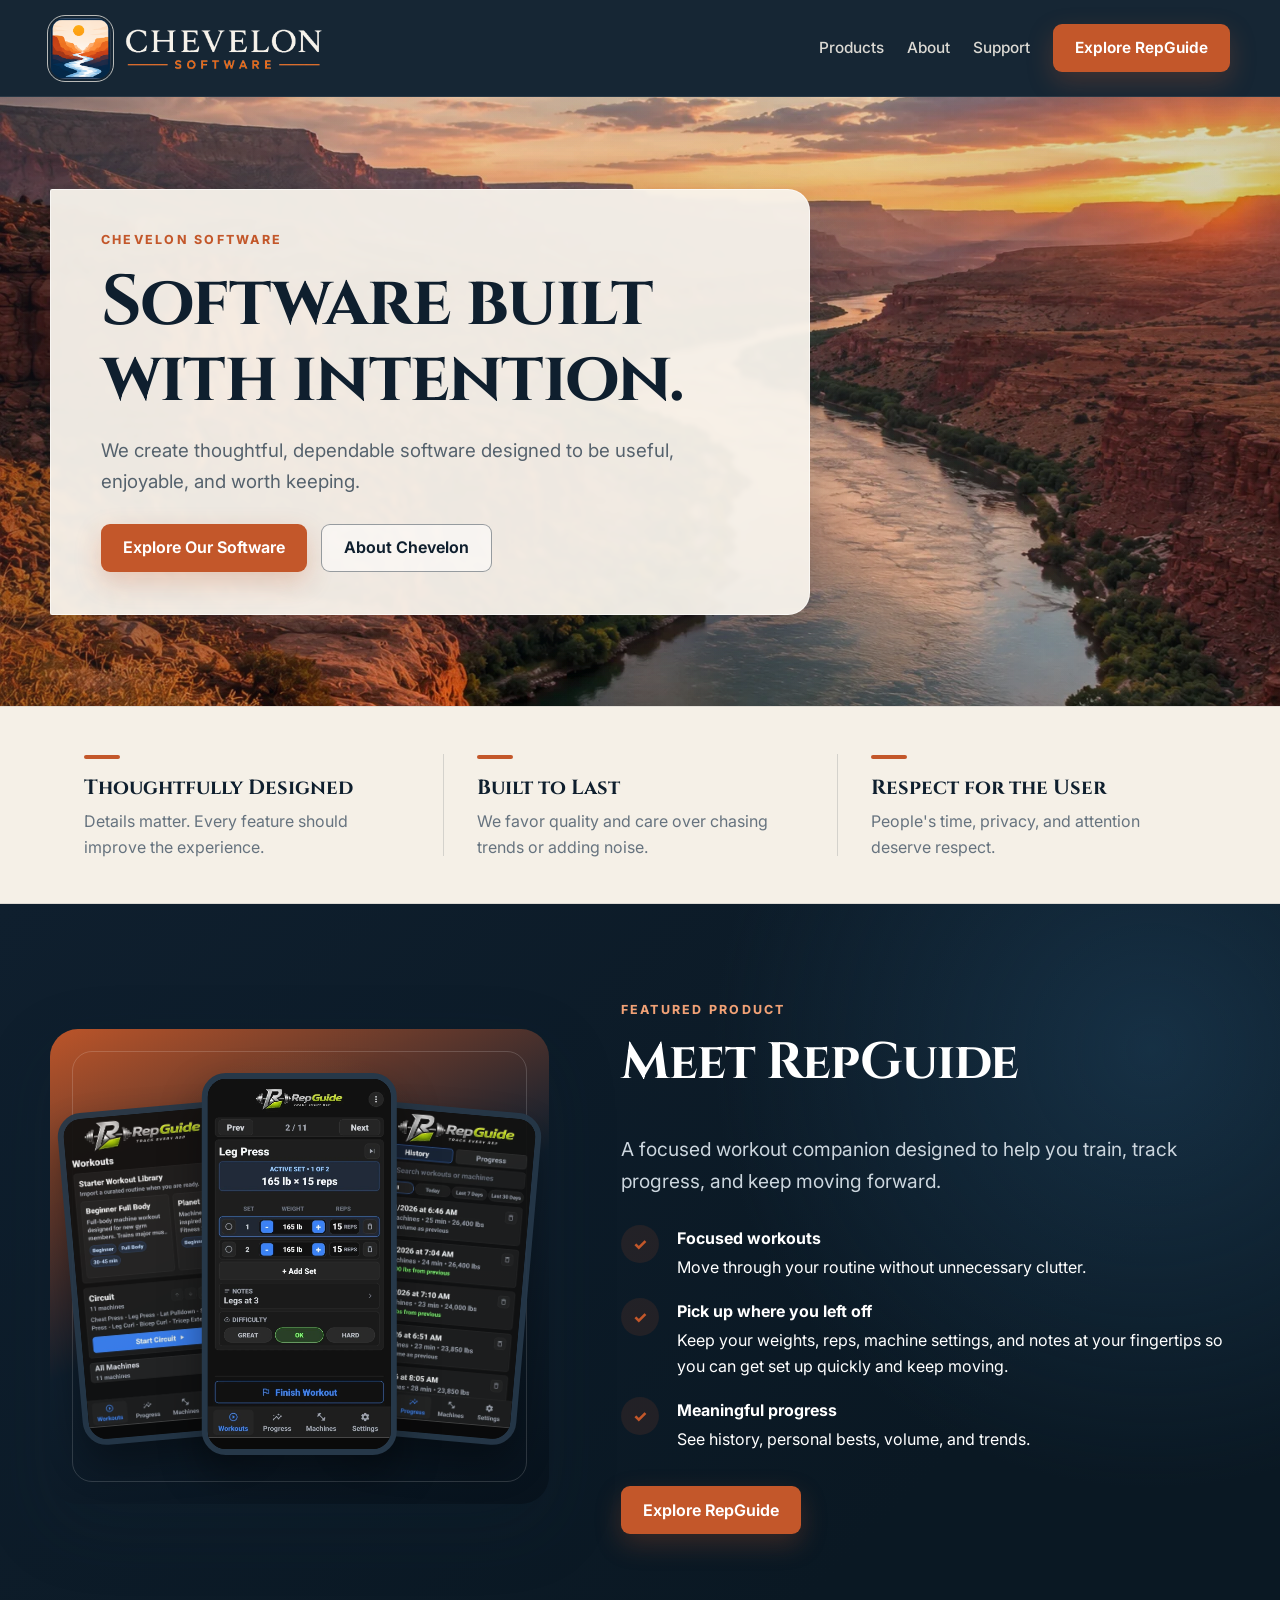
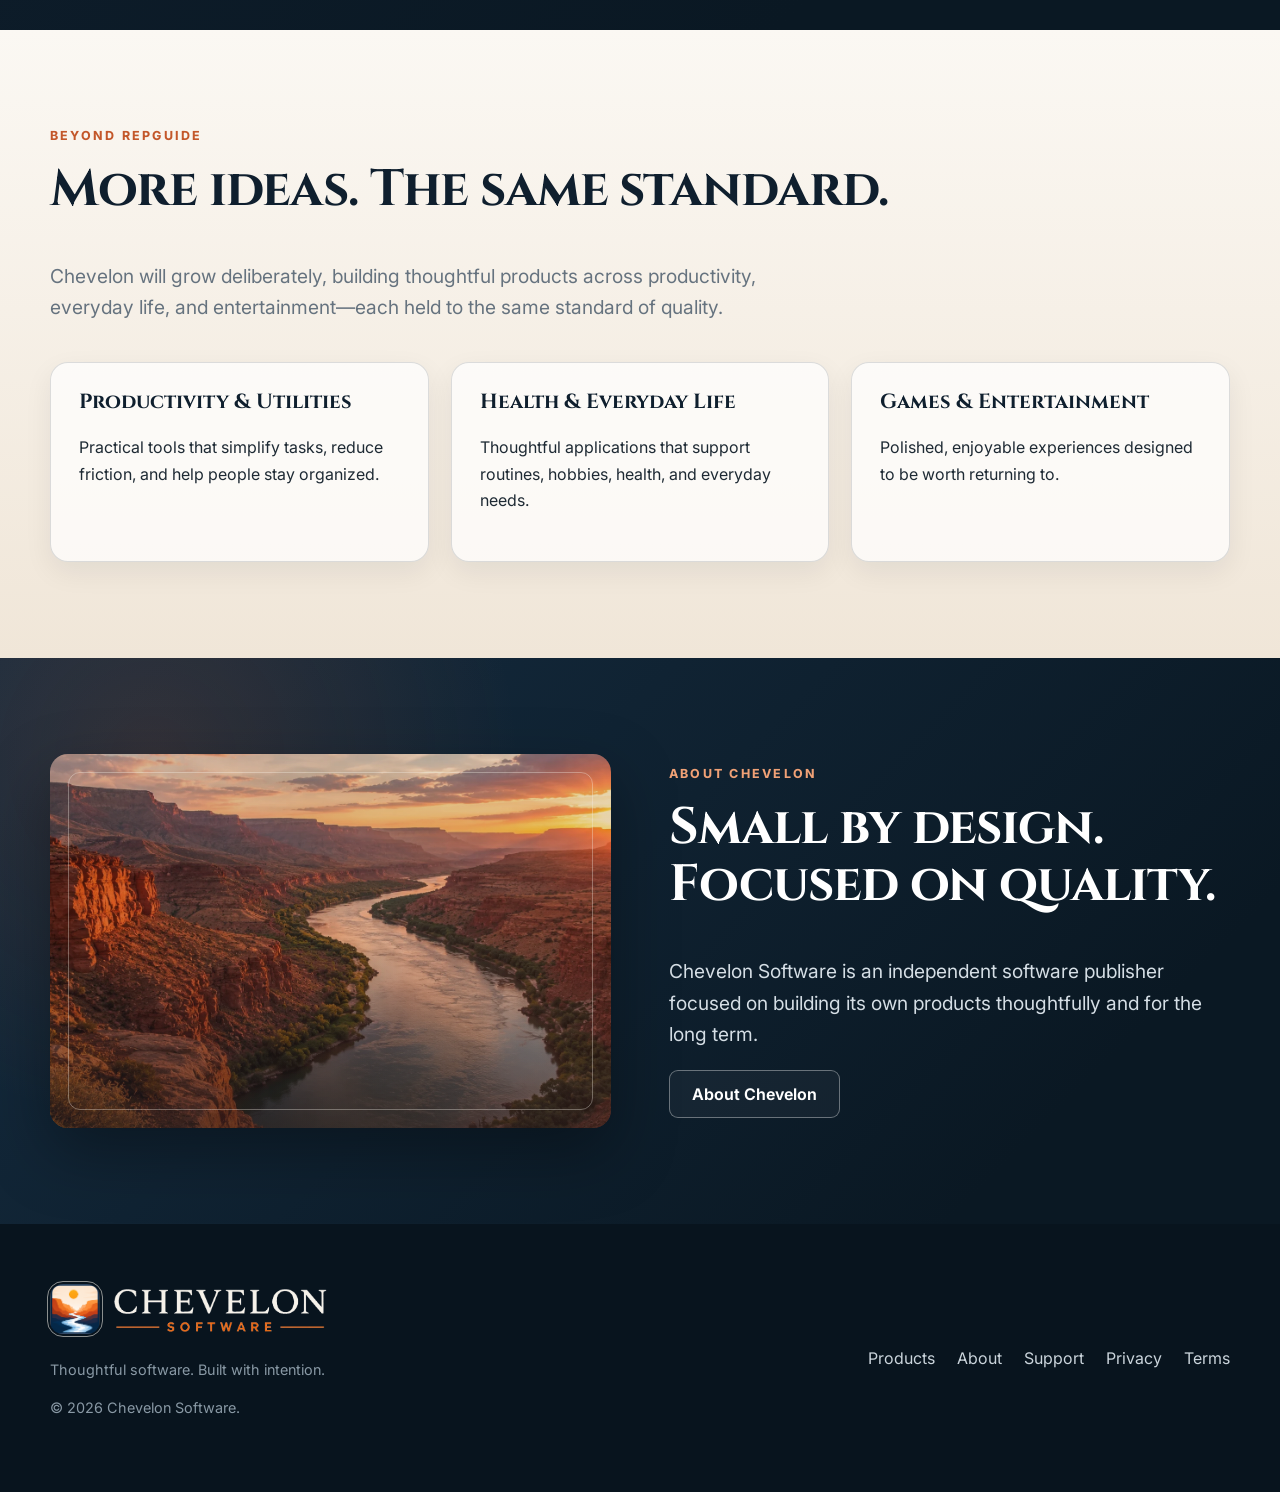
==== index.html @ d1bb1d93 "Initial Chevelon website" ====
<!doctype html>
<html lang="en">
<head>

<meta charset="UTF-8">
<meta name="viewport" content="width=device-width, initial-scale=1.0">
<link rel="icon" type="image/png" sizes="32x32" href="assets/favicon-32x32.png">
<link rel="icon" type="image/png" sizes="16x16" href="assets/favicon-16x16.png">
<link rel="apple-touch-icon" sizes="180x180" href="assets/apple-touch-icon.png">
<link rel="stylesheet" href="css/styles.css">
<link rel="preconnect" href="https://fonts.googleapis.com">
<link rel="preconnect" href="https://fonts.gstatic.com" crossorigin>
<link href="https://fonts.googleapis.com/css2?family=Cinzel:wght@600&family=Inter:wght@400;500;600;700&display=swap" rel="stylesheet">

<title>Chevelon Software | Thoughtful Software Built to Last</title>
<meta name="description" content="Chevelon Software is an independent software publisher creating thoughtful, useful products designed for the long term.">
<meta property="og:title" content="Chevelon Software">
<meta property="og:description" content="Thoughtful software. Built with intention.">
<meta property="og:image" content="assets/chevelon-og-image-1200x630.png">
</head>
<body>

<header class="site-header">
  <div class="container nav-wrap">
    <a class="brand" href="index.html" aria-label="Chevelon Software home">
      <img
        class="brand-icon"
        src="assets/chevelon-icon-master.png"
        alt=""
        width="418"
        height="418"
      >
      <img
        class="brand-wordmark"
        src="assets/chevelon-wordmark-dark-transparent.png"
        alt="Chevelon Software"
        width="1305"
        height="315"
      >
    </a>
    <nav class="nav-links" aria-label="Primary navigation">
      <a href="products.html">Products</a>
      <a href="about.html">About</a>
      <a href="support.html">Support</a>
      <a class="btn btn-primary" href="repguide.html">Explore RepGuide</a>
    </nav>
  </div>
</header>

<main>
  
<section class="hero-photo">
  <div class="container hero-photo-inner">
    <div class="hero-photo-panel">
      <div class="eyebrow">Chevelon Software</div>
      <h1 class="hero-headline">
        <span>Software built</span>
        <span>with intention.</span>
      </h1>
      <p class="lead">We create thoughtful, dependable software designed to be useful, enjoyable, and worth keeping.</p>
      <div class="hero-actions">
        <a class="btn btn-primary" href="products.html">Explore Our Software</a>
        <a class="btn btn-secondary" href="about.html">About Chevelon</a>
      </div>
    </div>
  </div>
</section>


  <section class="values-strip home-values">
    <div class="container values-grid">
      <article class="value-item">
        <div class="value-mark" aria-hidden="true"></div>
        <h3>Thoughtfully Designed</h3>
        <p>Details matter. Every feature should improve the experience.</p>
      </article>
      <article class="value-item">
        <div class="value-mark" aria-hidden="true"></div>
        <h3>Built to Last</h3>
        <p>We favor quality and care over chasing trends or adding noise.</p>
      </article>
      <article class="value-item">
        <div class="value-mark" aria-hidden="true"></div>
        <h3>Respect for the User</h3>
        <p>People's time, privacy, and attention deserve respect.</p>
      </article>
    </div>
  </section>

  <section class="section section-dark">
    <div class="container product-feature">
      
<div class="product-visual repguide-showcase" aria-label="RepGuide app screenshots">
  <div class="repguide-phone repguide-phone-left">
    <picture>
      <source srcset="assets/repguide-workouts-screen.webp" type="image/webp">
      <img src="assets/repguide-workouts-screen.png" alt="RepGuide workouts screen" width="709" height="1392">
    </picture>
  </div>

  <div class="repguide-phone repguide-phone-center">
    <picture>
      <source srcset="assets/repguide-focused-workout-screen.webp" type="image/webp">
      <img src="assets/repguide-focused-workout-screen.png" alt="RepGuide focused workout screen" width="709" height="1392">
    </picture>
  </div>

  <div class="repguide-phone repguide-phone-right">
    <picture>
      <source srcset="assets/repguide-progress-screen.webp" type="image/webp">
      <img src="assets/repguide-progress-screen.png" alt="RepGuide progress history screen" width="709" height="1392">
    </picture>
  </div>
</div>
      <div class="product-copy">
        <div class="eyebrow eyebrow-light">Featured Product</div>
        <h2>Meet RepGuide</h2>
        <p class="lead">A focused workout companion designed to help you train, track progress, and keep moving forward.</p>
        <div class="feature-list">
          <div class="feature-row">
            <div class="feature-dot" aria-hidden="true">✓</div>
            <div><strong>Focused workouts</strong><span>Move through your routine without unnecessary clutter.</span></div>
          </div>
          <div class="feature-row">
            <div class="feature-dot" aria-hidden="true">✓</div>
            <div><strong>Pick up where you left off</strong><span>Keep your weights, reps, machine settings, and notes at your fingertips so you can get set up quickly and keep moving.</span></div>
          </div>
          <div class="feature-row">
            <div class="feature-dot" aria-hidden="true">✓</div>
            <div><strong>Meaningful progress</strong><span>See history, personal bests, volume, and trends.</span></div>
          </div>
        </div>
        <a class="btn btn-primary" href="repguide.html">Explore RepGuide</a>
      </div>
    </div>
  </section>

  <section class="section portfolio-section">
    <div class="container">
      <div class="eyebrow">Beyond RepGuide</div>
      <h2>More ideas. The same standard.</h2>
      <p class="lead">Chevelon will grow deliberately, building thoughtful products across productivity, everyday life, and entertainment—each held to the same standard of quality.</p>
      <div class="category-strip">
        <article class="category-card">
          <h3>Productivity & Utilities</h3>
          <p>Practical tools that simplify tasks, reduce friction, and help people stay organized.</p>
        </article>
        <article class="category-card">
          <h3>Health & Everyday Life</h3>
          <p>Thoughtful applications that support routines, hobbies, health, and everyday needs.</p>
        </article>
        <article class="category-card">
          <h3>Games & Entertainment</h3>
          <p>Polished, enjoyable experiences designed to be worth returning to.</p>
        </article>
      </div>
    </div>
  </section>

  <section class="section about-band">
    <div class="container split about-teaser">
      <div class="about-teaser-photo">
        <picture>
          <source srcset="assets/chevelon-hero-canyon.webp" type="image/webp">
          <img
            src="assets/chevelon-hero-canyon.png"
            alt="Sunlit canyon walls"
            width="1535"
            height="1024"
          >
        </picture>
      </div>
      <div class="about-teaser-copy">
        <div class="eyebrow eyebrow-light">About Chevelon</div>
        <h2>Small by design. Focused on quality.</h2>
        <p class="lead">Chevelon Software is an independent software publisher focused on building its own products thoughtfully and for the long term.</p>
        <a class="btn btn-secondary-light" href="about.html">About Chevelon</a>
      </div>
    </div>
  </section>
</main>

<footer class="site-footer">
  <div class="container footer-grid">
    <div>
      <div class="footer-logo" aria-label="Chevelon Software">
        <img class="footer-logo-icon" src="assets/chevelon-icon-master.png" alt="" width="418" height="418">
        <img class="footer-logo-wordmark" src="assets/chevelon-wordmark-dark-transparent.png" alt="Chevelon Software" width="1305" height="315">
      </div>
      <p class="small">Thoughtful software. Built with intention.</p>
      <p class="small">© <span data-year></span> Chevelon Software.</p>
    </div>
    <div class="footer-links">
      <a href="products.html">Products</a>
      <a href="about.html">About</a>
      <a href="support.html">Support</a>
      <a href="privacy.html">Privacy</a>
      <a href="terms.html">Terms</a>
    </div>
  </div>
</footer>
<script src="js/site.js"></script>

</body>
</html>
---- css/styles.css ----
:root {
  --navy: #0F1F2E;
  --navy-2: #152C40;
  --navy-3: #1B3A52;
  --rust: #C3572A;
  --rust-bright: #D86835;
  --sandstone: #D09A6C;
  --beige: #E7DCC6;
  --cream: #F5F0E7;
  --offwhite: #FBF8F3;
  --white: #FFFFFF;
  --text: #1E2A34;
  --muted: #66737F;
  --border: rgba(15,31,46,.14);
  --max: 1180px;
  --shadow: 0 24px 70px rgba(15,31,46,.18);
}

* { box-sizing: border-box; }

html { scroll-behavior: smooth; }

body {
  margin: 0;
  font-family: Inter, system-ui, -apple-system, BlinkMacSystemFont, "Segoe UI", sans-serif;
  color: var(--text);
  background: var(--offwhite);
  line-height: 1.65;
}

img { max-width: 100%; display: block; }
picture { display: block; }
a { color: inherit; text-decoration: none; }

a:focus-visible,
button:focus-visible,
.btn:focus-visible,
[tabindex]:focus-visible {
  outline: 2px solid var(--rust-bright);
  outline-offset: 3px;
  border-radius: 8px;
}

.container {
  width: min(calc(100% - 44px), var(--max));
  margin: 0 auto;
}

.site-header {
  position: sticky;
  top: 0;
  z-index: 40;
  background: rgba(15,31,46,.97);
  border-bottom: 1px solid rgba(255,255,255,.08);
  backdrop-filter: blur(12px);
}

.nav-wrap {
  min-height: 96px;
  display: flex;
  align-items: center;
  justify-content: space-between;
  gap: 28px;
}

.brand {
  display: inline-flex;
  align-items: center;
  gap: 11px;
}

.brand-icon {
  width: 61px;
  height: 61px;
  flex: 0 0 61px;
  object-fit: contain;
  border-radius: 15px;
  outline: 1px solid rgba(248, 244, 236, 0.72);
  outline-offset: 2px;
}

.brand-wordmark {
  width: 204px;
  height: auto;
  object-fit: contain;
}

.nav-links {
  display: flex;
  align-items: center;
  gap: 23px;
  color: #F7F2EA;
  font-weight: 500;
  font-size: .96rem;
}

.nav-links > a:not(.btn) {
  opacity: .88;
}

.nav-links > a:not(.btn):hover {
  color: #F7C3A7;
  opacity: 1;
}

.btn {
  display: inline-flex;
  align-items: center;
  justify-content: center;
  min-height: 48px;
  padding: 0 22px;
  border-radius: 9px;
  font-weight: 650;
  transition: transform .18s ease, box-shadow .18s ease, background .18s ease;
}

.btn:hover { transform: translateY(-1px); }

.btn-primary {
  background: var(--rust);
  color: var(--white);
  box-shadow: 0 10px 26px rgba(195,87,42,.25);
}

.btn-primary:hover { background: var(--rust-bright); }

.btn-secondary {
  border: 1px solid rgba(15,31,46,.42);
  color: var(--navy);
  background: rgba(255,255,255,.55);
}

.btn-secondary-light {
  border: 1px solid rgba(255,255,255,.36);
  color: var(--white);
  background: rgba(255,255,255,.04);
}

.eyebrow {
  color: var(--rust);
  font-size: .78rem;
  font-weight: 750;
  letter-spacing: .18em;
  text-transform: uppercase;
  margin-bottom: 14px;
}

.eyebrow-light { color: #F0A176; }

h1, h2, h3 {
  font-family: Cinzel, Georgia, serif;
  line-height: 1.12;
  margin-top: 0;
  color: var(--navy);
}

h1 { font-size: clamp(3rem, 6vw, 5.6rem); letter-spacing: -.03em; }
h2 { font-size: clamp(2rem, 4vw, 3.3rem); letter-spacing: -.02em; }
h3 { font-size: 1.28rem; }

p.lead {
  font-size: 1.2rem;
  color: var(--muted);
  max-width: 760px;
}

.hero {
  position: relative;
  overflow: hidden;
  background:
    radial-gradient(circle at 78% 18%, rgba(208,154,108,.28), transparent 34%),
    linear-gradient(90deg, #F8F4EC 0%, #F8F4EC 46%, #EBDCC7 100%);
}

.hero::before {
  content: "";
  position: absolute;
  inset: auto 0 0 0;
  height: 90px;
  background: linear-gradient(to bottom, transparent, rgba(15,31,46,.06));
}

.hero-inner {
  min-height: 660px;
  display: grid;
  grid-template-columns: 1.03fr .97fr;
  align-items: stretch;
}

.hero-copy {
  padding: 110px 64px 100px 0;
  position: relative;
  z-index: 4;
  display: flex;
  flex-direction: column;
  justify-content: center;
}

.hero-copy h1 {
  max-width: 760px;
}

.hero-copy p {
  max-width: 650px;
}

.hero-actions {
  margin-top: 28px;
  display: flex;
  gap: 14px;
  flex-wrap: wrap;
}

.hero-art {
  position: relative;
  min-height: 660px;
  isolation: isolate;
}

.hero-art::before,
.hero-art::after {
  content: "";
  position: absolute;
  left: -12%;
  right: -12%;
  bottom: 0;
  clip-path: polygon(0 36%, 20% 18%, 36% 46%, 52% 24%, 68% 45%, 82% 15%, 100% 33%, 100% 100%, 0 100%);
}

.hero-art::before {
  height: 56%;
  background:
    linear-gradient(135deg, rgba(208,154,108,.96), rgba(195,87,42,.96));
  z-index: 1;
  transform: translateY(8%);
}

.hero-art::after {
  height: 39%;
  background:
    linear-gradient(135deg, #1B3A52, #0F1F2E 70%);
  z-index: 2;
  clip-path: polygon(0 46%, 18% 32%, 36% 55%, 51% 37%, 68% 61%, 83% 29%, 100% 43%, 100% 100%, 0 100%);
}

.hero-icon-wrap {
  position: absolute;
  z-index: 3;
  width: min(76%, 500px);
  right: 3%;
  top: 50%;
  transform: translateY(-50%);
  padding: 22px;
  border-radius: 34px;
  background: rgba(255,255,255,.15);
  border: 1px solid rgba(255,255,255,.48);
  box-shadow: var(--shadow);
  backdrop-filter: blur(3px);
}

.hero-icon-wrap img {
  width: 100%;
  border-radius: 24px;
}

.values-strip {
  background: var(--cream);
  border-top: 1px solid rgba(15,31,46,.08);
  border-bottom: 1px solid rgba(15,31,46,.10);
}

.values-grid {
  display: grid;
  grid-template-columns: repeat(3,1fr);
}

.value-item {
  padding: 38px 34px;
  position: relative;
}

.value-item + .value-item::before {
  content: "";
  position: absolute;
  left: 0;
  top: 24%;
  bottom: 24%;
  width: 1px;
  background: rgba(15,31,46,.14);
}

.value-mark {
  width: 36px;
  height: 4px;
  border-radius: 999px;
  background: var(--rust);
  margin-bottom: 18px;
  font-size: 0;
}

.value-item h3 { margin-bottom: 8px; }
.value-item p { margin: 0; color: var(--muted); }

.section { padding: 96px 0; }

.section-dark {
  background:
    radial-gradient(circle at 90% 20%, rgba(27,58,82,.7), transparent 34%),
    linear-gradient(135deg, var(--navy), #0A1823 75%);
  color: var(--white);
}

.section-dark h2,
.section-dark h3 { color: var(--white); }

.section-dark p { color: #CCD6DE; }

.product-feature {
  display: grid;
  grid-template-columns: .9fr 1.1fr;
  gap: 72px;
  align-items: center;
}





.product-visual {
  position: relative;
  min-height: 475px;
  border-radius: 28px;
  overflow: hidden;
  background:
    radial-gradient(circle at 50% 34%, rgba(208,154,108,.22), transparent 36%),
    linear-gradient(155deg, rgba(195,87,42,.96) 0%, rgba(15,31,46,.98) 50%, #07121C 100%);
  box-shadow: var(--shadow);
}

.product-visual::before {
  content: "";
  position: absolute;
  inset: 22px;
  border: 1px solid rgba(255,255,255,.16);
  border-radius: 20px;
  pointer-events: none;
}

.repguide-showcase {
  isolation: isolate;
}

.repguide-phone {
  position: absolute;
  overflow: hidden;
  aspect-ratio: 709 / 1392;
  border: 6px solid #263849;
  border-radius: 24px;
  background: #0A0A0A;
  box-shadow: 0 20px 42px rgba(0,0,0,.40);
}

.repguide-phone img {
  width: 100%;
  height: 100%;
  display: block;
  object-fit: contain;
  object-position: top center;
  background: #0A0A0A;
}

.repguide-phone picture {
  width: 100%;
  height: 100%;
}

.repguide-phone-left {
  width: 34%;
  left: 4%;
  top: 78px;
  transform: rotate(-5deg);
  z-index: 1;
  opacity: .94;
}

.repguide-phone-center {
  width: 39%;
  left: 50%;
  top: 44px;
  transform: translateX(-50%);
  z-index: 3;
}

.repguide-phone-right {
  width: 34%;
  right: 4%;
  top: 78px;
  transform: rotate(5deg);
  z-index: 2;
  opacity: .94;
}

@media (max-width: 900px) {
  .product-visual {
    min-height: 455px;
  }

  .repguide-phone-left,
  .repguide-phone-right {
    width: 33%;
  }

  .repguide-phone-center {
    width: 38%;
  }
}

@media (max-width: 620px) {
  .site-header {
    position: static;
  }

  .product-visual {
    min-height: 410px;
  }

  .repguide-phone {
    border-width: 5px;
    border-radius: 19px;
  }

  .repguide-phone-left {
    width: 33%;
    left: 3%;
    top: 68px;
  }

  .repguide-phone-center {
    width: 39%;
    top: 34px;
  }

  .repguide-phone-right {
    width: 33%;
    right: 3%;
    top: 68px;
  }
}

@media (min-width: 621px) and (max-width: 900px) {
  .product-visual {
    min-height: clamp(500px, 72vw, 650px);
  }

  .repguide-phone-left,
  .repguide-phone-right {
    width: 30%;
  }

  .repguide-phone-center {
    width: 34%;
  }
}


.product-copy .feature-list {
  display: grid;
  gap: 18px;
  margin: 28px 0 34px;
}

.feature-row {
  display: grid;
  grid-template-columns: 42px 1fr;
  gap: 14px;
  align-items: start;
}

.feature-dot {
  width: 38px;
  height: 38px;
  border-radius: 50%;
  display: grid;
  place-items: center;
  background: rgba(195,87,42,.12);
  color: var(--rust);
  font-weight: 800;
}

.feature-row strong {
  color: white;
  display: block;
  margin-bottom: 2px;
}

.portfolio-section {
  background:
    linear-gradient(180deg, #FBF8F3, #F0E6D8);
}

.category-strip {
  display: grid;
  grid-template-columns: repeat(3,1fr);
  gap: 22px;
  margin-top: 38px;
}

.category-card {
  min-height: 200px;
  padding: 28px;
  border-radius: 18px;
  border: 1px solid var(--border);
  background: rgba(255,255,255,.72);
  box-shadow: 0 10px 28px rgba(15,31,46,.07);
  position: relative;
  overflow: hidden;
}


.about-band {
  background:
    radial-gradient(circle at 12% 18%, rgba(195,87,42,.18), transparent 30%),
    linear-gradient(135deg, var(--navy-2), #0A1823 82%);
  color: white;
}

.about-band h2 { color: white; }
.about-band p { color: #D5DEE5; }

.about-teaser {
  grid-template-columns: .95fr 1.05fr;
}

.about-teaser-photo {
  position: relative;
  min-height: 360px;
  border-radius: 18px;
  overflow: hidden;
  box-shadow: 0 24px 64px rgba(0,0,0,.34);
  isolation: isolate;
}

.about-teaser-photo::before {
  content: "";
  position: absolute;
  inset: 0;
  z-index: 1;
  background:
    linear-gradient(135deg, rgba(15,31,46,.18), rgba(195,87,42,.18)),
    linear-gradient(180deg, transparent 48%, rgba(8,20,30,.58));
  pointer-events: none;
}

.about-teaser-photo::after {
  content: "";
  position: absolute;
  inset: 18px;
  z-index: 2;
  border: 1px solid rgba(245,240,231,.34);
  border-radius: 12px;
  pointer-events: none;
}

.about-teaser-photo img {
  width: 100%;
  height: 100%;
  min-height: 360px;
  object-fit: cover;
  object-position: 60% 64%;
  transform: scale(1.18);
  transform-origin: 60% 64%;
}

.about-teaser-photo picture {
  height: 100%;
}

.about-teaser-copy {
  max-width: 620px;
}

.about-intro-section .about-teaser-copy p {
  font-size: 1.2rem;
  line-height: 1.65;
  color: var(--muted);
}

.about-intro-section .about-teaser-copy p + p {
  margin-top: 16px;
}

.split {
  display: grid;
  grid-template-columns: 1fr 1fr;
  gap: 58px;
  align-items: center;
}

.page-hero {
  padding: 100px 0 72px;
  background:
    radial-gradient(circle at 85% 20%, rgba(208,154,108,.20), transparent 26%),
    linear-gradient(180deg, #F8F4EC, #F1E7D8);
  border-bottom: 1px solid var(--border);
}

.products-page-hero {
  padding: 82px 0 58px;
}

.about-page-hero {
  padding: 86px 0 62px;
}

.about-intro-section {
  padding: 82px 0 58px;
}

.about-standard-section {
  padding: 62px 0 92px;
  background:
    linear-gradient(180deg, #FBF8F3, #F0E6D8);
}

.support-page-hero {
  padding: 82px 0 58px;
}

.privacy-page-hero {
  padding: 82px 0 58px;
}

.support-section {
  padding: 76px 0 88px;
}

.privacy-section {
  padding: 78px 0 96px;
}

.privacy-content {
  max-width: 850px;
}

.privacy-effective-date {
  color: var(--muted);
  margin: 0 0 34px;
}

.privacy-policy-block {
  padding: 30px 0;
  border-top: 1px solid var(--border);
}

.privacy-policy-block h3 {
  margin-bottom: 12px;
}

.privacy-policy-block p,
.privacy-policy-block li {
  color: var(--muted);
}

.privacy-policy-block p {
  margin: 0;
}

.privacy-policy-block ul {
  margin: 12px 0 0;
  padding-left: 22px;
}

.support-grid {
  display: grid;
  grid-template-columns: repeat(2, minmax(0, 1fr));
  gap: 24px;
}

.support-card {
  min-height: 236px;
}

.about-principles-grid {
  display: grid;
  grid-template-columns: repeat(3, 1fr);
  gap: 22px;
  margin-top: 38px;
}

.about-principles-grid .category-card {
  min-height: 260px;
}

.products-repguide-section {
  padding: 78px 0 84px;
}

.repguide-hero {
  padding: 86px 0 92px;
}

.repguide-hero h1 {
  color: var(--white);
  font-size: clamp(3rem, 5vw, 5rem);
  letter-spacing: -0.025em;
}

.repguide-hero .product-copy .btn {
  margin-top: 18px;
}

@media (min-width: 901px) {
  .repguide-hero .product-visual {
    min-height: 540px;
  }
}

.repguide-story {
  display: grid;
  gap: 0;
}

.repguide-story-item {
  display: grid;
  grid-template-columns: minmax(0, 1fr) minmax(260px, 380px);
  gap: 30px;
  align-items: center;
  padding: 22px 0;
  border-bottom: 1px solid var(--border);
}

.repguide-story-item:last-child {
  border-bottom: 0;
}

.repguide-story-item:nth-child(even) .feature-row {
  order: 2;
}

.repguide-story-item:nth-child(even) .repguide-feature-shot {
  order: 1;
}

.repguide-story-item .feature-row {
  grid-template-columns: 42px 1fr;
}

.repguide-story-item .feature-row strong {
  color: var(--navy);
}

.repguide-story-item h2 {
  margin-bottom: 14px;
}

.repguide-story-item .lead {
  margin-bottom: 0;
}

.repguide-feature-shot {
  justify-self: center;
  width: min(100%, 310px);
  border: 6px solid #263849;
  border-radius: 24px;
  overflow: hidden;
  background: #0A0A0A;
  box-shadow: 0 20px 42px rgba(15,31,46,.22);
}

.repguide-feature-shot img {
  width: 100%;
  height: auto;
  display: block;
}

.repguide-feature-shot picture {
  width: 100%;
  height: auto;
}

.repguide-availability {
  background: var(--cream);
  border-top: 1px solid rgba(15,31,46,.10);
}

.card {
  background: white;
  border: 1px solid var(--border);
  border-radius: 16px;
  padding: 30px;
  box-shadow: 0 12px 32px rgba(15,31,46,.06);
}

.grid-3 {
  display: grid;
  grid-template-columns: repeat(3,1fr);
  gap: 24px;
}

.site-footer {
  background: #08141E;
  color: #CBD5DC;
  padding: 58px 0;
}

.footer-grid {
  display: grid;
  grid-template-columns: 1fr auto;
  gap: 30px;
  align-items: center;
}

.footer-logo {
  display: inline-flex;
  align-items: center;
  gap: 10px;
  width: 285px;
  max-width: 100%;
  margin-bottom: 8px;
}

.footer-logo-icon {
  width: 50px;
  height: 50px;
  flex: 0 0 50px;
  object-fit: contain;
  border-radius: 13px;
  outline: 1px solid rgba(248, 244, 236, 0.55);
  outline-offset: 2px;
}

.footer-logo-wordmark {
  width: 221px;
  height: auto;
  object-fit: contain;
}

.footer-links {
  display: flex;
  flex-wrap: wrap;
  gap: 22px;
}

.small {
  font-size: .9rem;
  color: #8999A5;
}

@media (max-width: 900px) {
  .nav-wrap {
    min-height: auto;
    padding: 16px 0;
    align-items: flex-start;
    flex-direction: column;
  }

  .brand img { width: 230px; }

  .nav-links {
    width: 100%;
    gap: 15px;
    flex-wrap: wrap;
    font-size: .94rem;
  }

  .hero-inner {
    grid-template-columns: 1fr;
    min-height: auto;
  }

  .hero-copy {
    padding: 76px 0 34px;
  }

  .hero-art {
    min-height: 430px;
  }

  .hero-icon-wrap {
    width: min(70%, 390px);
    right: 50%;
    transform: translate(50%,-50%);
  }

  .values-grid,
  .product-feature,
  .category-strip,
  .split,
  .grid-3,
  .footer-grid {
    grid-template-columns: 1fr;
  }

  .value-item + .value-item::before {
    top: 0;
    bottom: auto;
    left: 0;
    right: 0;
    width: auto;
    height: 1px;
  }

  .product-feature { gap: 44px; }
  .about-teaser { gap: 34px; }
  .about-teaser-photo,
  .about-teaser-photo img {
    min-height: 280px;
  }

  .about-teaser-photo img {
    object-position: 58% 66%;
    transform: scale(1.12);
    transform-origin: 58% 66%;
  }
  .footer-links { margin-top: 18px; }
}

@media (max-width: 900px) {
  .products-page-hero {
    padding: 72px 0 54px;
  }

  .about-page-hero {
    padding: 72px 0 54px;
  }

  .about-intro-section {
    padding: 76px 0 52px;
  }

  .about-standard-section {
    padding: 56px 0 76px;
  }

  .support-page-hero {
    padding: 72px 0 54px;
  }

  .privacy-page-hero {
    padding: 72px 0 54px;
  }

  .support-section {
    padding: 72px 0;
  }

  .privacy-section {
    padding: 72px 0;
  }

  .support-grid {
    grid-template-columns: 1fr;
  }

  .about-principles-grid {
    grid-template-columns: 1fr;
  }

  .products-repguide-section {
    padding: 76px 0;
  }

  .repguide-hero {
    padding: 76px 0;
  }

  .repguide-hero .product-copy {
    order: 1;
  }

  .repguide-hero .product-visual {
    order: 2;
  }

  .repguide-hero h1 {
    font-size: clamp(2.55rem, 8vw, 3.7rem);
  }

  .repguide-story-item {
    grid-template-columns: 1fr;
    gap: 20px;
    padding: 24px 0;
  }

  .repguide-feature-shot {
    width: min(68%, 260px);
  }

  .repguide-story-item:nth-child(even) .feature-row,
  .repguide-story-item:nth-child(even) .repguide-feature-shot {
    order: initial;
  }
}

@media (max-width: 620px) {
  .repguide-hero {
    padding: 68px 0;
  }

  .repguide-hero h1 {
    font-size: clamp(2.25rem, 9vw, 2.75rem);
  }

  .repguide-feature-shot {
    width: min(76%, 240px);
    border-width: 5px;
    border-radius: 20px;
  }
}


/* ===== v3 homepage hero: real canyon photography ===== */

.hero-photo {
  position: relative;
  min-height: 690px;
  overflow: hidden;
  background:
    linear-gradient(90deg,
      rgba(15,31,46,.10) 0%,
      rgba(15,31,46,.03) 38%,
      rgba(15,31,46,.08) 100%),
    image-set(
      url("../assets/chevelon-hero-canyon.webp") type("image/webp"),
      url("../assets/chevelon-hero-canyon.png") type("image/png")
    )
      56% center / cover no-repeat;
}

.hero-photo::after {
  content: "";
  position: absolute;
  inset: 0;
  background: linear-gradient(
    90deg,
    rgba(15,31,46,.22) 0%,
    rgba(15,31,46,.06) 28%,
    rgba(15,31,46,.02) 60%,
    rgba(15,31,46,.12) 100%
  );
  pointer-events: none;
}

.hero-photo-inner {
  position: relative;
  z-index: 2;
  min-height: 690px;
  display: flex;
  align-items: center;
}

.hero-photo-panel {
  width: min(600px, 56%);
  padding: 48px 56px 46px;
  background: rgba(248,244,236,.95);
  border: 1px solid rgba(255,255,255,.58);
  border-radius: 2px 22px 22px 2px;
  box-shadow: 0 26px 70px rgba(15,31,46,.28);
  backdrop-filter: blur(2px);
  margin-left: 0;
}

.hero-photo-panel h1 {
  font-size: clamp(3rem, 5.5vw, 5.25rem);
  margin-bottom: 18px;
}

.hero-photo-panel .lead {
  font-size: 1.17rem;
  color: #55626D;
  margin-bottom: 0;
}

.home-values {
  position: relative;
  z-index: 4;
  margin-top: -1px;
}

@media (max-width: 900px) {
  .hero-photo,
  .hero-photo-inner {
    min-height: 610px;
  }

  .hero-photo {
    background-position: 62% center;
  }

  .hero-photo-inner {
    align-items: flex-end;
    padding-bottom: 34px;
  }

  .hero-photo-panel {
    width: 100%;
    padding: 36px 30px 38px;
    margin: 0;
    border-radius: 16px;
    background: rgba(248,244,236,.96);
  }

  .hero-photo-panel h1 {
    font-size: clamp(2.6rem, 12vw, 4rem);
  }

}


/* Homepage polish pass */
.home-values .value-item {
  padding-top: 48px;
  padding-bottom: 42px;
}

.hero-photo-panel h1 {
  max-width: 540px;
}

@media (max-width: 900px) {
  .brand-icon {
    width: 52px;
    height: 52px;
    flex-basis: 52px;
  }

  .brand-wordmark {
    width: 176px;
  }

  .hero-photo-panel {
    padding: 34px 28px 36px;
  }
}


/* ===== Hero tightening pass ===== */

.hero-photo,
.hero-photo-inner {
  min-height: 610px;
}

.hero-photo-panel {
  width: min(660px, 62%);
  padding: 40px 54px 42px;
}

.hero-headline {
  font-size: clamp(3rem, 4.75vw, 4.9rem);
  line-height: 1.08;
  max-width: none;
  margin-bottom: 18px;
}

.hero-headline span {
  display: block;
  white-space: nowrap;
}

.hero-photo-panel .lead {
  max-width: 580px;
}

.hero-actions {
  margin-top: 26px;
}

@media (max-width: 900px) {
  .hero-photo,
  .hero-photo-inner {
    min-height: 560px;
  }

  .hero-photo-panel {
    width: 100%;
    padding: 32px 28px 34px;
  }

  .hero-headline {
    font-size: clamp(2.45rem, 10vw, 3.7rem);
  }

  .hero-headline span {
    white-space: normal;
  }
}


/* ===== Hero width correction ===== */

.hero-photo-panel {
  width: min(760px, 68%);
  padding-left: 50px;
  padding-right: 50px;
}

.hero-headline {
  font-size: clamp(2.9rem, 4vw, 4.4rem);
  letter-spacing: -0.025em;
}

@media (max-width: 1100px) {
  .hero-photo-panel {
    width: min(700px, 70%);
  }

  .hero-headline {
    font-size: clamp(2.75rem, 4.4vw, 4rem);
  }
}

@media (max-width: 900px) {
  .hero-photo-panel {
    width: 100%;
    padding-left: 28px;
    padding-right: 28px;
  }
}

@media (max-width: 620px) {
  .hero-photo-panel {
    padding: 28px 22px 30px;
  }

  .hero-headline {
    font-size: clamp(2.1rem, 8.5vw, 2.45rem);
  }

  .hero-actions {
    gap: 12px;
  }
}
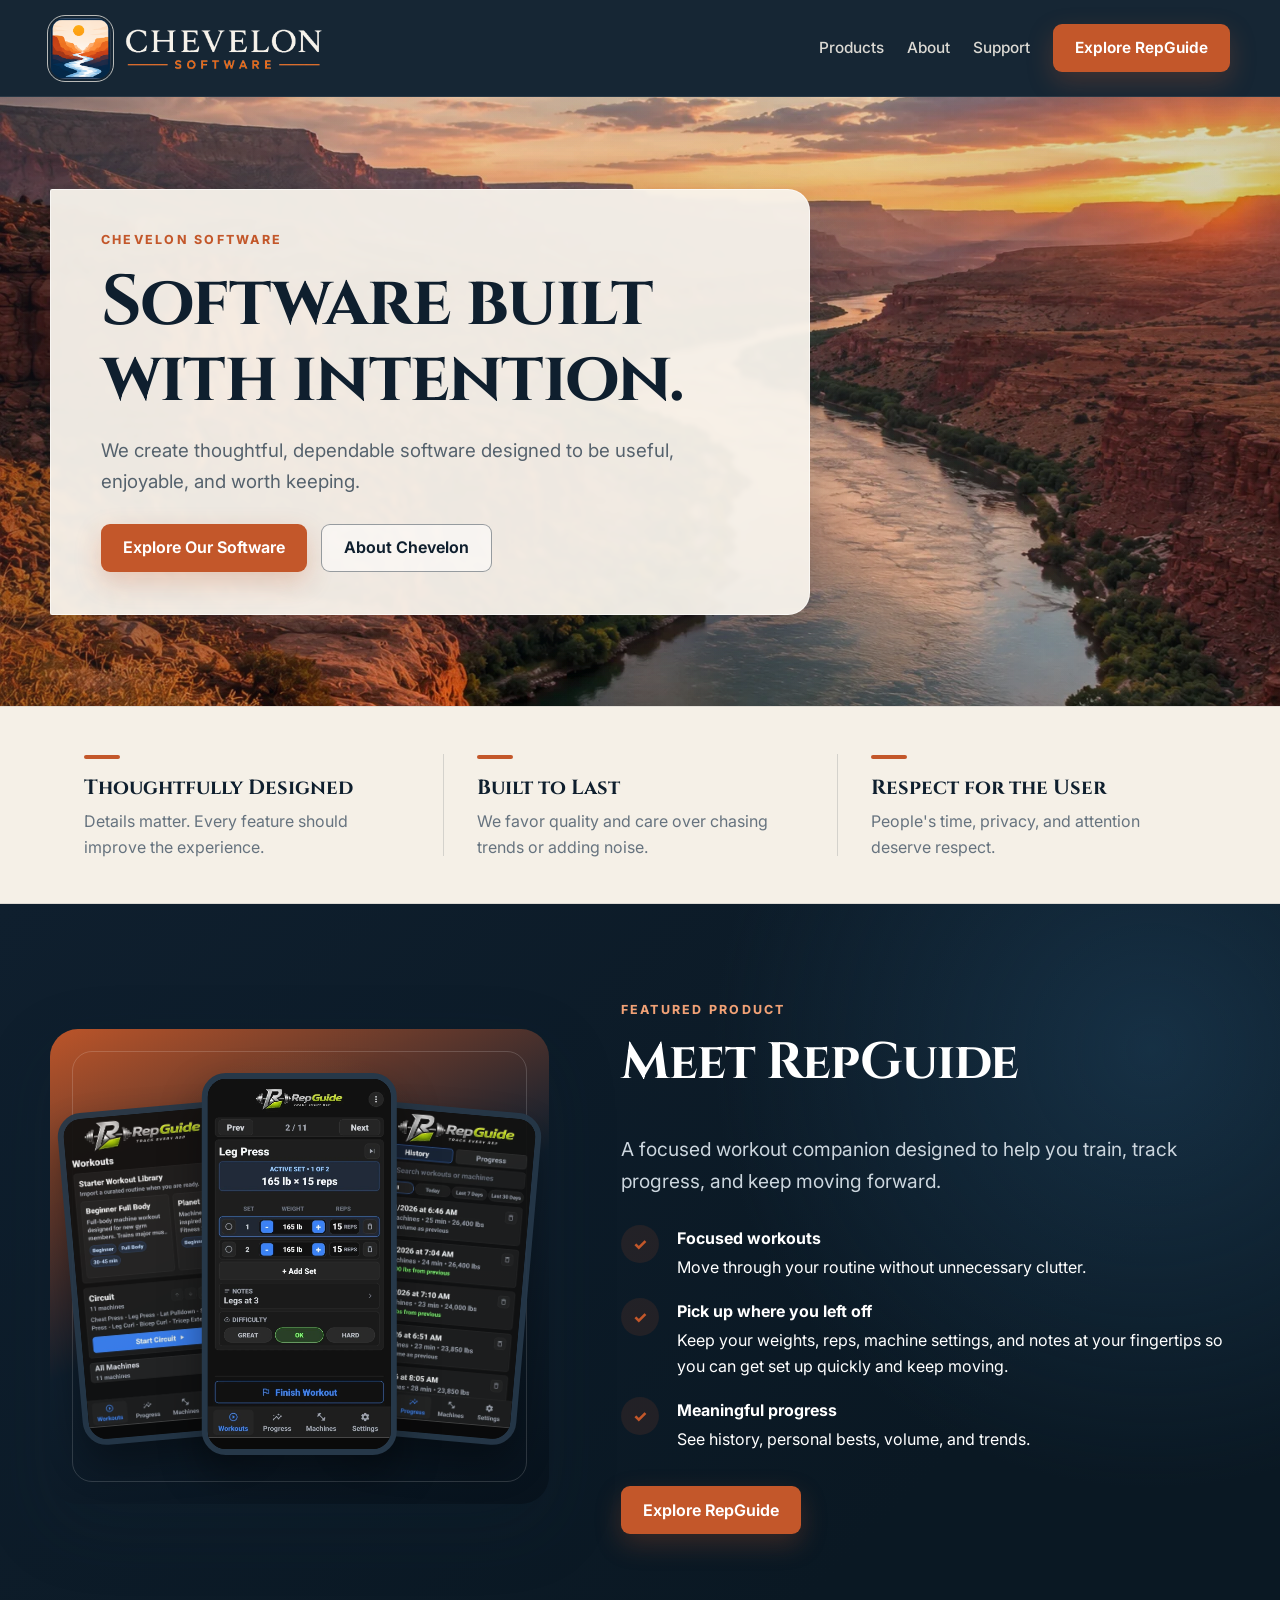
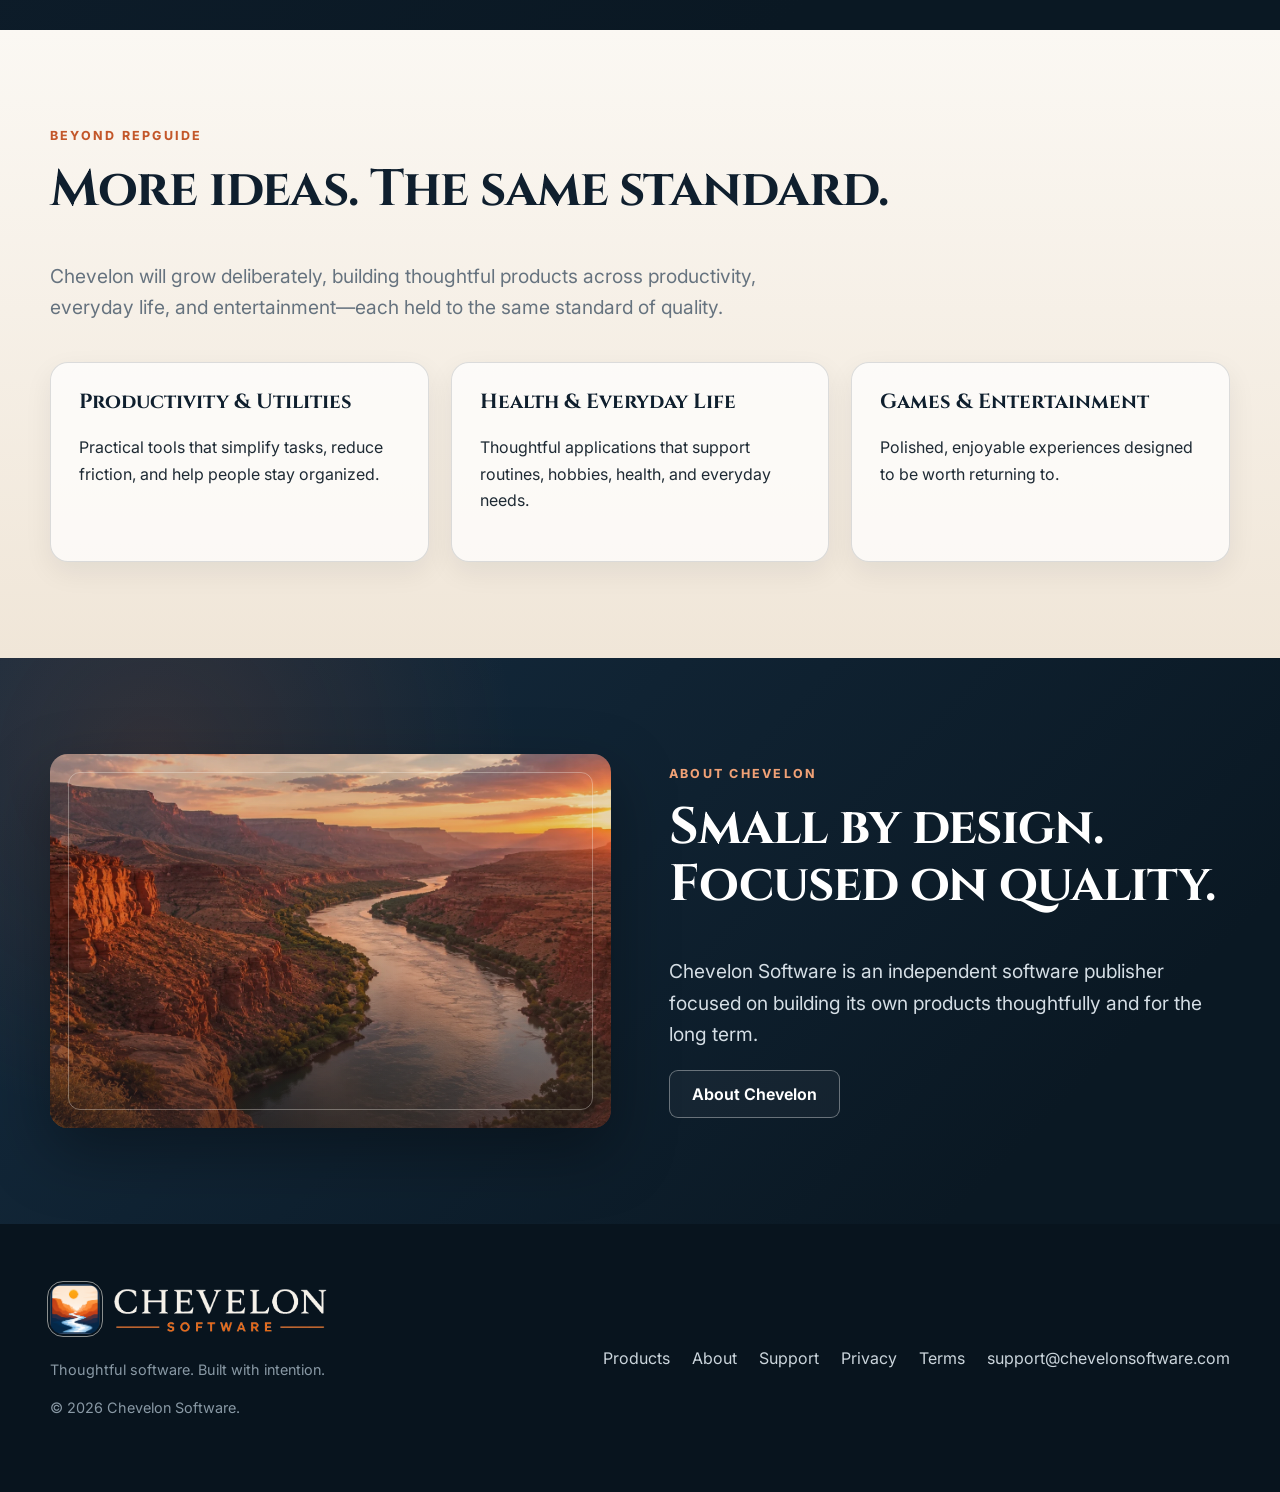
==== commit 592ce7e7: "Add official Chevelon support email" ====
--- a/index.html
+++ b/index.html
@@ -196,6 +196,7 @@
       <a href="support.html">Support</a>
       <a href="privacy.html">Privacy</a>
       <a href="terms.html">Terms</a>
+      <a href="mailto:support@chevelonsoftware.com">support@chevelonsoftware.com</a>
     </div>
   </div>
 </footer>
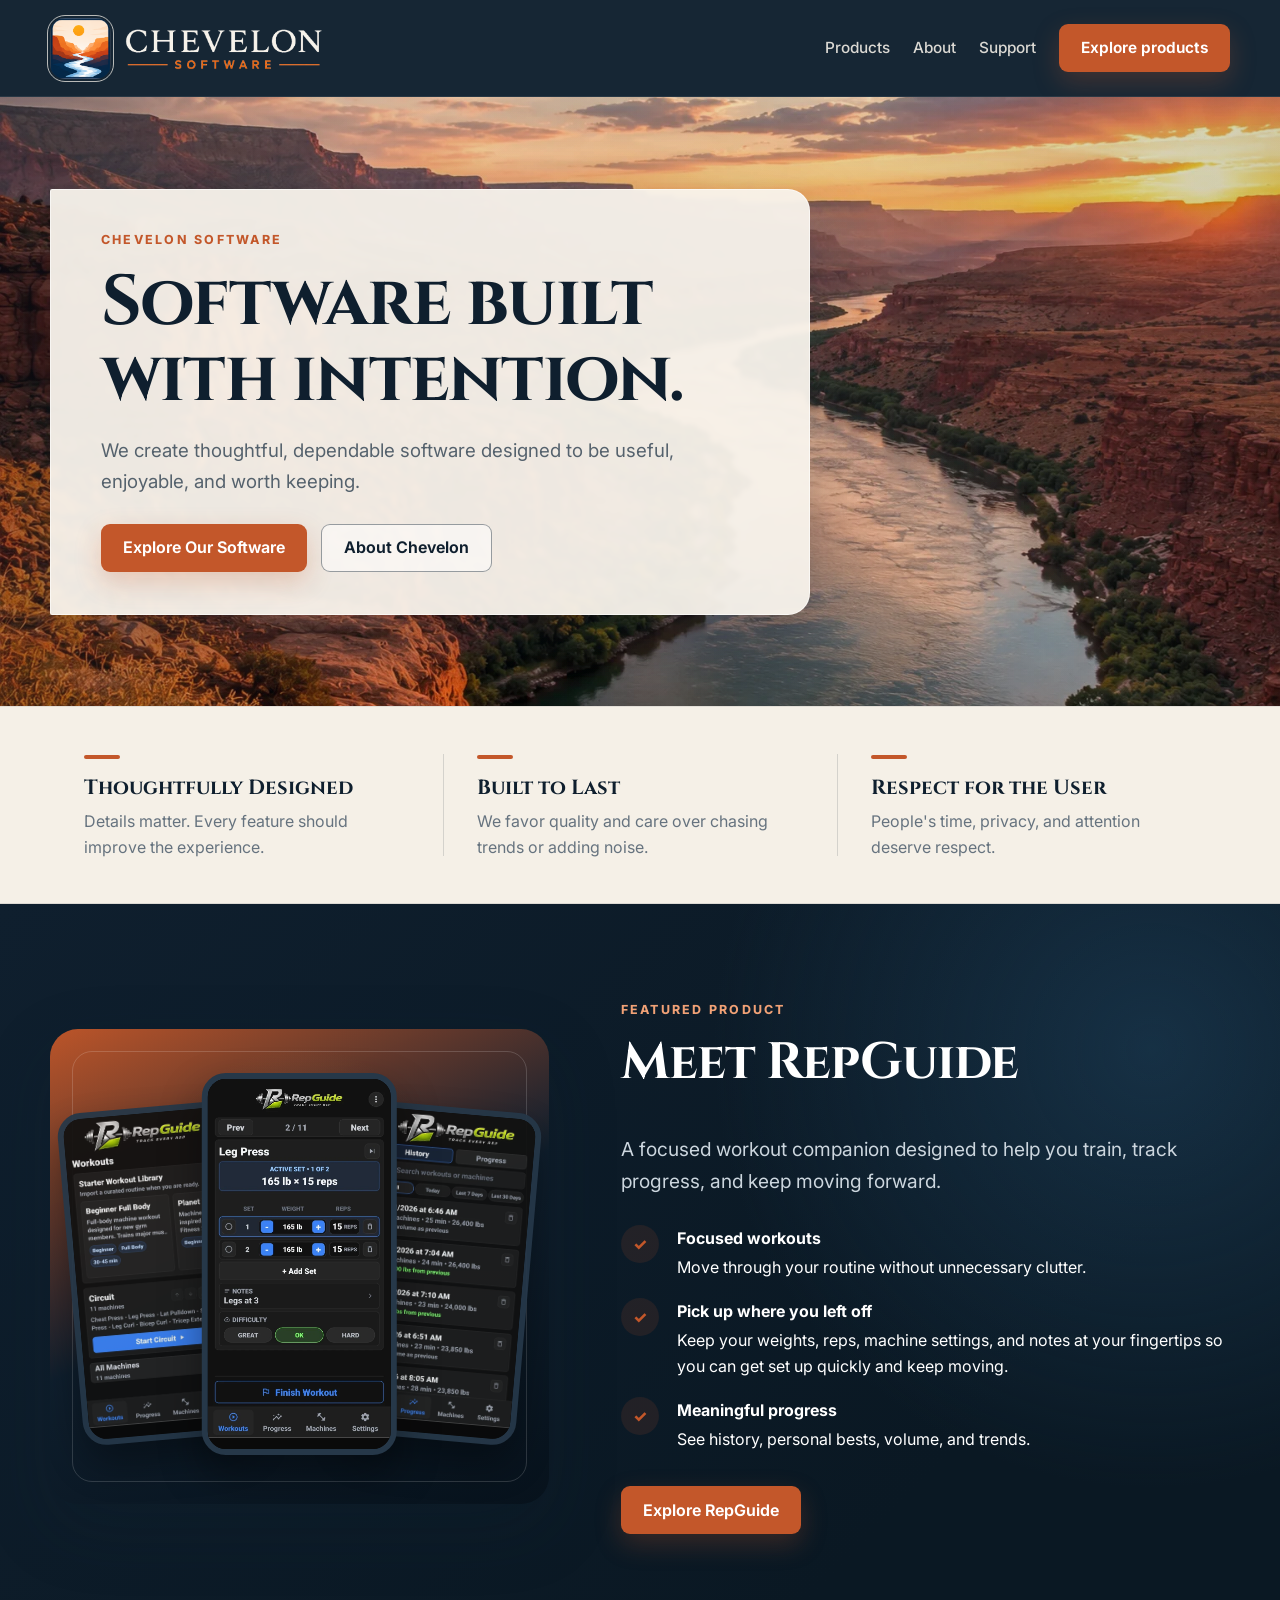
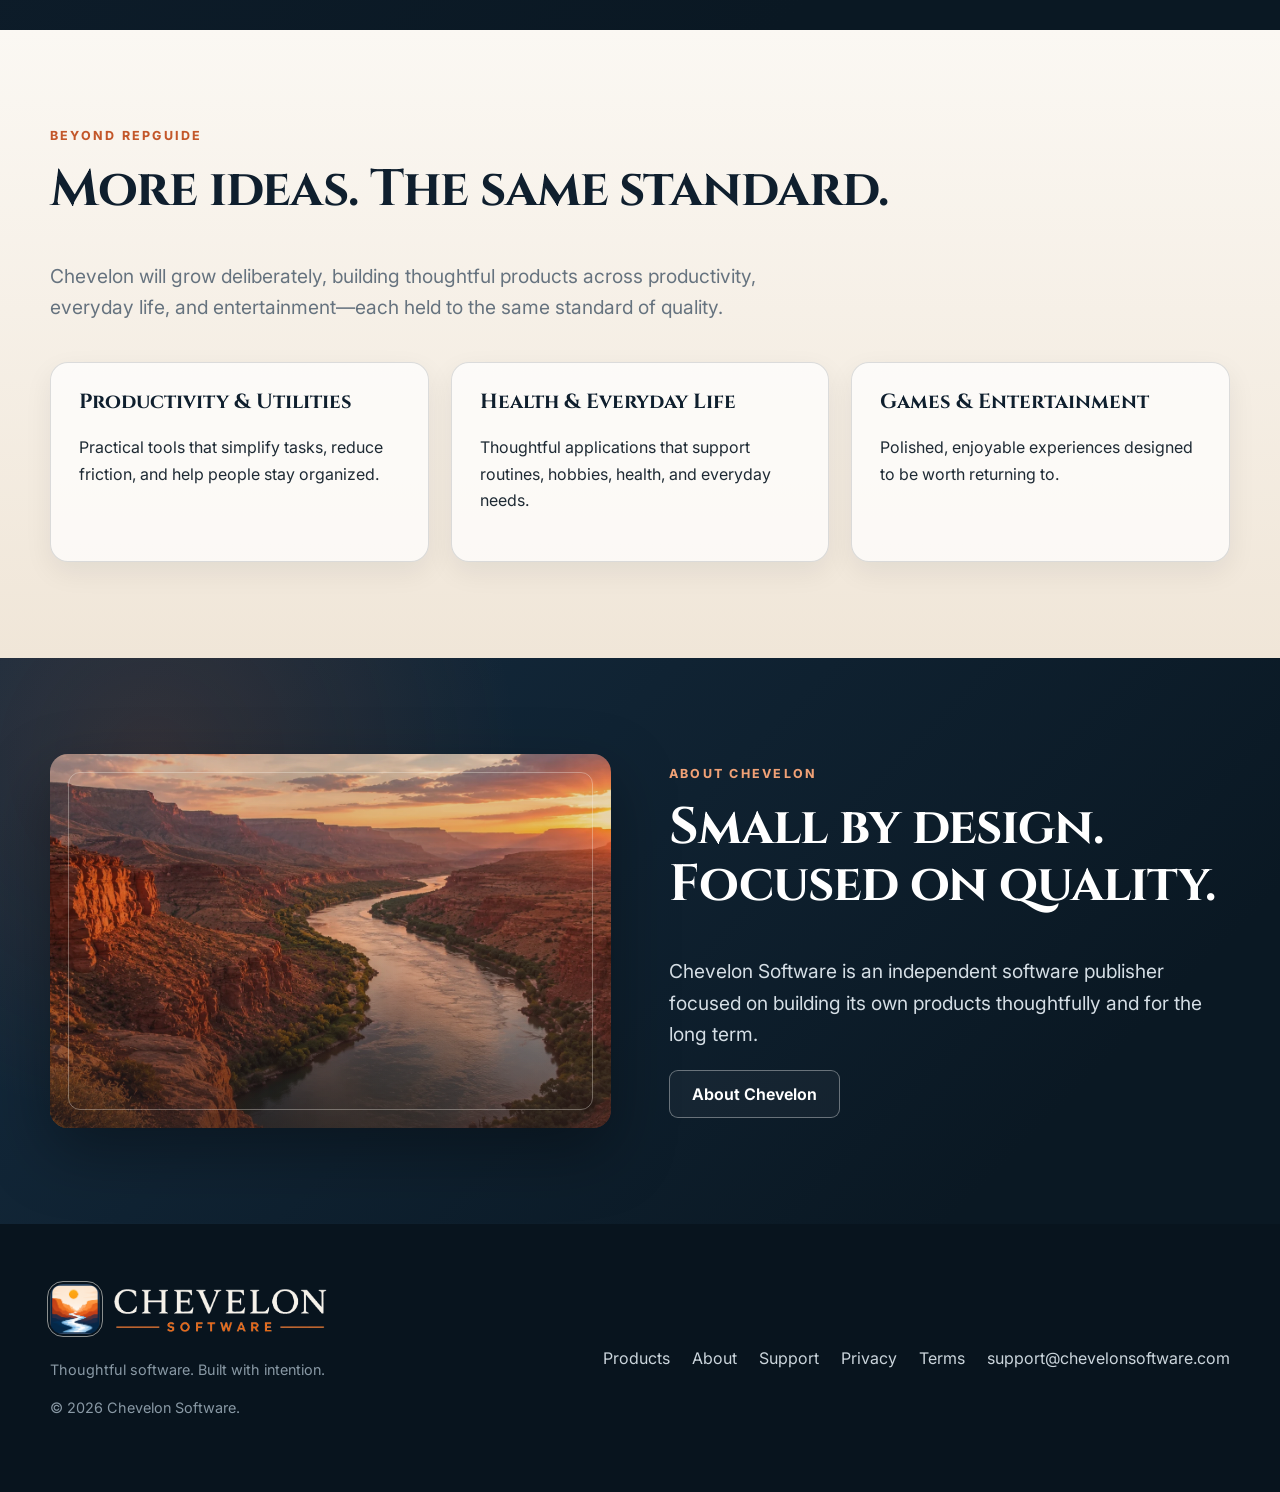
==== commit 592b41af: "Add WeightSpan website foundation" ====
--- a/index.html
+++ b/index.html
@@ -42,7 +42,7 @@
       <a href="products.html">Products</a>
       <a href="about.html">About</a>
       <a href="support.html">Support</a>
-      <a class="btn btn-primary" href="repguide.html">Explore RepGuide</a>
+      <a class="btn btn-primary" href="products.html">Explore products</a>
     </nav>
   </div>
 </header>
--- a/css/styles.css
+++ b/css/styles.css
@@ -696,6 +696,230 @@
   padding: 78px 0 84px;
 }
 
+.products-weightspan-section {
+  padding: 84px 0;
+  background:
+    radial-gradient(circle at 8% 18%, rgba(208,154,108,.18), transparent 28%),
+    linear-gradient(180deg, #FBF8F3, #F3E9DC);
+}
+
+.products-weightspan-section .feature-row strong {
+  color: var(--navy);
+}
+
+.weightspan-product-feature {
+  align-items: center;
+}
+
+.weightspan-visual {
+  position: relative;
+  min-height: 475px;
+  overflow: hidden;
+  border: 1px solid rgba(15,31,46,.12);
+  border-radius: 28px;
+  background:
+    radial-gradient(circle at 76% 22%, rgba(255,255,255,.74), transparent 24%),
+    linear-gradient(145deg, #ECD7C1, #C9825D 52%, #8E432B);
+  box-shadow: var(--shadow);
+  isolation: isolate;
+}
+
+.weightspan-visual::before {
+  content: "";
+  position: absolute;
+  inset: 22px;
+  border: 1px solid rgba(255,255,255,.42);
+  border-radius: 20px;
+}
+
+.weightspan-visual-dark {
+  border-color: rgba(255,255,255,.14);
+  background:
+    radial-gradient(circle at 76% 22%, rgba(240,161,118,.30), transparent 24%),
+    linear-gradient(145deg, #1B3A52, #102738 52%, #091822);
+}
+
+.weightspan-concept-label {
+  position: absolute;
+  z-index: 4;
+  top: 42px;
+  left: 44px;
+  padding: 7px 12px;
+  border: 1px solid rgba(255,255,255,.58);
+  border-radius: 999px;
+  background: rgba(15,31,46,.72);
+  color: var(--white);
+  font-size: .7rem;
+  font-weight: 700;
+  letter-spacing: .13em;
+  text-transform: uppercase;
+}
+
+.weightspan-orbit {
+  position: absolute;
+  border: 1px solid rgba(255,255,255,.30);
+  border-radius: 50%;
+}
+
+.weightspan-orbit-large {
+  width: 420px;
+  height: 420px;
+  top: -92px;
+  right: -100px;
+}
+
+.weightspan-orbit-small {
+  width: 240px;
+  height: 240px;
+  top: -2px;
+  right: -10px;
+}
+
+.weightspan-chart {
+  position: absolute;
+  z-index: 2;
+  left: 11%;
+  right: 11%;
+  top: 39%;
+  height: 120px;
+  transform: rotate(-4deg);
+}
+
+.weightspan-chart-line {
+  position: absolute;
+  left: 0;
+  right: 0;
+  top: 55px;
+  height: 4px;
+  border-radius: 999px;
+  background: rgba(255,255,255,.88);
+  box-shadow: 0 8px 22px rgba(15,31,46,.20);
+  transform: skewY(-8deg);
+}
+
+.weightspan-chart-point {
+  position: absolute;
+  width: 18px;
+  height: 18px;
+  border: 4px solid rgba(255,255,255,.92);
+  border-radius: 50%;
+  background: var(--rust);
+  box-shadow: 0 7px 18px rgba(15,31,46,.24);
+}
+
+.point-one { left: 1%; top: 76px; }
+.point-two { left: 33%; top: 61px; }
+.point-three { left: 65%; top: 29px; }
+.point-four { right: 1%; top: 8px; }
+
+.weightspan-visual-copy {
+  position: absolute;
+  z-index: 3;
+  left: 44px;
+  right: 44px;
+  bottom: 42px;
+  color: var(--white);
+}
+
+.weightspan-visual-copy span {
+  display: block;
+  margin-bottom: 5px;
+  font-size: .82rem;
+  font-weight: 700;
+  letter-spacing: .14em;
+  text-transform: uppercase;
+}
+
+.weightspan-visual-copy strong {
+  display: block;
+  max-width: 420px;
+  font-family: Cinzel, Georgia, serif;
+  font-size: clamp(1.7rem, 3vw, 2.55rem);
+  line-height: 1.12;
+}
+
+.weightspan-hero {
+  padding: 86px 0 92px;
+}
+
+.weightspan-hero h1 {
+  color: var(--white);
+  font-size: clamp(2.8rem, 5vw, 4.7rem);
+  letter-spacing: -.025em;
+}
+
+.weightspan-hero .product-copy .btn {
+  margin-top: 18px;
+}
+
+.weightspan-features {
+  background: var(--offwhite);
+}
+
+.weightspan-feature-grid {
+  display: grid;
+  grid-template-columns: repeat(3, minmax(0, 1fr));
+  gap: 22px;
+  margin-top: 40px;
+}
+
+.weightspan-feature-grid .card {
+  min-height: 220px;
+}
+
+.weightspan-feature-grid .feature-dot {
+  margin-bottom: 22px;
+  font-size: .72rem;
+}
+
+.weightspan-feature-grid p {
+  color: var(--muted);
+}
+
+.weightspan-privacy-band {
+  background:
+    radial-gradient(circle at 12% 18%, rgba(195,87,42,.18), transparent 30%),
+    linear-gradient(135deg, var(--navy-2), #0A1823 82%);
+  color: var(--white);
+}
+
+.weightspan-privacy-band h2 {
+  color: var(--white);
+}
+
+.weightspan-privacy-band p {
+  color: #D5DEE5;
+}
+
+.weightspan-privacy-band .btn {
+  margin-top: 14px;
+}
+
+.weightspan-availability {
+  background: var(--cream);
+  border-top: 1px solid rgba(15,31,46,.10);
+}
+
+.weightspan-availability a,
+.privacy-content a,
+.support-card a {
+  color: var(--rust);
+  text-decoration: underline;
+  text-underline-offset: 3px;
+}
+
+.product-privacy-policy {
+  margin-top: 68px;
+  padding-top: 54px;
+  border-top: 2px solid var(--navy);
+  scroll-margin-top: 120px;
+}
+
+.privacy-policy-block p + p,
+.support-card p + p {
+  margin-top: 14px;
+}
+
 .repguide-hero {
   padding: 86px 0 92px;
 }
@@ -961,6 +1185,23 @@
     padding: 76px 0;
   }
 
+  .products-weightspan-section,
+  .weightspan-hero {
+    padding: 76px 0;
+  }
+
+  .weightspan-feature-grid {
+    grid-template-columns: 1fr 1fr;
+  }
+
+  .weightspan-hero .product-copy {
+    order: 1;
+  }
+
+  .weightspan-hero .weightspan-visual {
+    order: 2;
+  }
+
   .repguide-hero {
     padding: 76px 0;
   }
@@ -994,6 +1235,25 @@
 }
 
 @media (max-width: 620px) {
+  .weightspan-visual {
+    min-height: 400px;
+  }
+
+  .weightspan-concept-label {
+    top: 36px;
+    left: 34px;
+  }
+
+  .weightspan-visual-copy {
+    left: 34px;
+    right: 34px;
+    bottom: 36px;
+  }
+
+  .weightspan-feature-grid {
+    grid-template-columns: 1fr;
+  }
+
   .repguide-hero {
     padding: 68px 0;
   }
